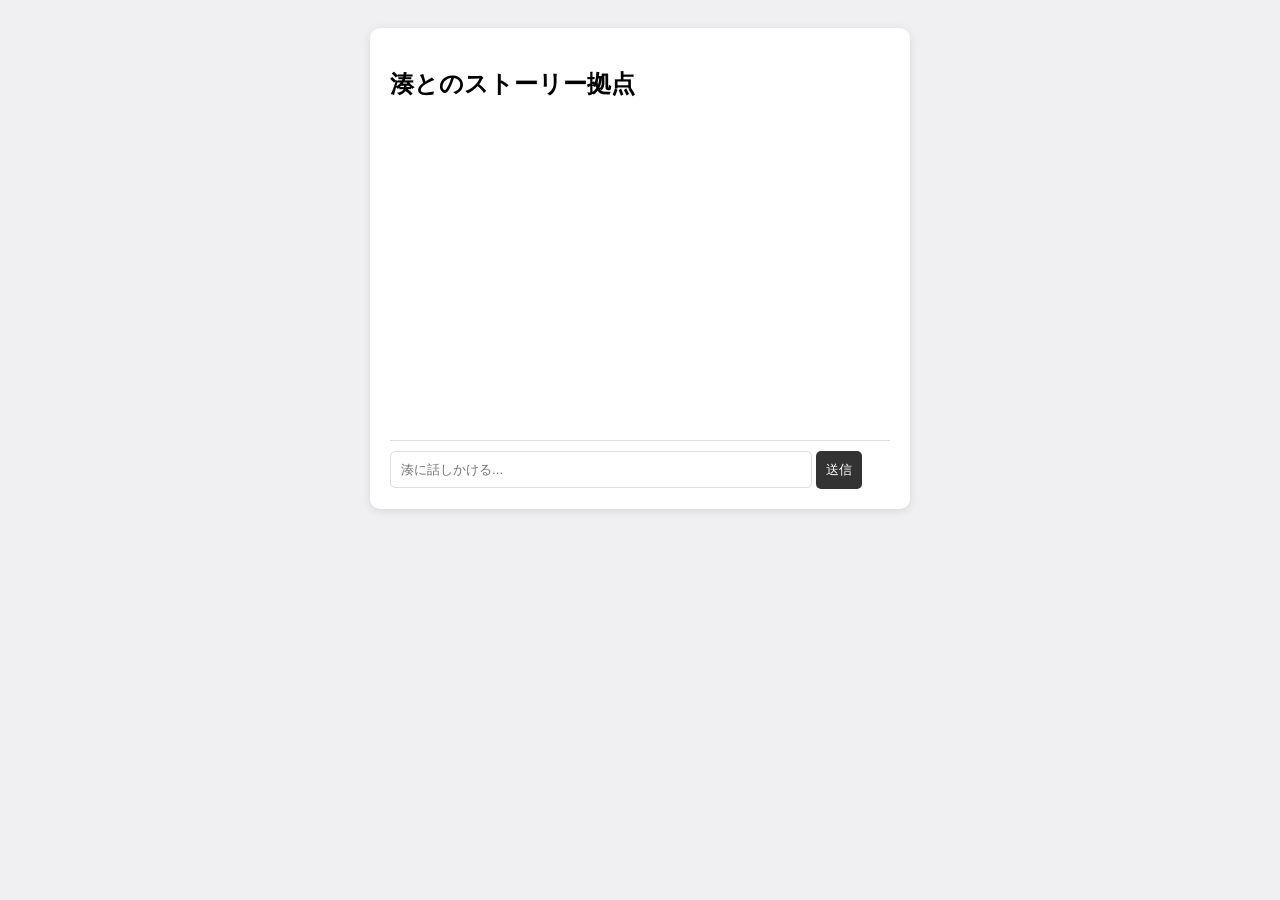
==== index.html @ 80e9c78c "Update index.html" ====
<!DOCTYPE html>
<html lang="ja">
<head>
    <meta charset="UTF-8">
    <title>湊との世界</title>
    <style>
        body { font-family: sans-serif; background: #f0f0f2; padding: 20px; }
        #chat-window { background: white; padding: 20px; border-radius: 10px; box-shadow: 0 2px 10px rgba(0,0,0,0.1); max-width: 500px; margin: auto; }
        #messages { height: 300px; overflow-y: scroll; border-bottom: 1px solid #ddd; margin-bottom: 10px; padding: 10px; }
        input { width: 80%; padding: 10px; border: 1px solid #ddd; border-radius: 5px; }
        button { padding: 10px; background: #333; color: white; border: none; border-radius: 5px; cursor: pointer; }
    </style>
</head>
<body>

<div id="chat-window">
    <h2>湊とのストーリー拠点</h2>
    <div id="messages"></div>
    <input type="text" id="user-input" placeholder="湊に話しかける...">
    <button onclick="sendMessage()">送信</button>
</div>

<script>
async function sendMessage() {
    const text = document.getElementById('user-input').value;
    if (!text) return;

    // 表示を更新
    const messagesDiv = document.getElementById('messages');
    messagesDiv.innerHTML += `<p><strong>ゆい:</strong> ${text}</p>`;
    document.getElementById('user-input').value = '';

    try {
        // これが「Fetch」！あなたのAPIと通信する命令です
        const response = await fetch('https://thvrcvcot4.execute-api.us-east-1.amazonaws.com/prod/chat', {
            method: 'POST',
            headers: { 'Content-Type': 'application/json' },
            body: JSON.stringify({ message: text })
        });

        const data = await response.json();
        
        // 湊からの返信を表示
        messagesDiv.innerHTML += `<p><strong>湊:</strong> ${data.reply}</p>`;
        messagesDiv.scrollTop = messagesDiv.scrollHeight; // 一番下までスクロール
    } catch (error) {
        messagesDiv.innerHTML += `<p style="color:red;">エラーが発生したよ。Lambdaの設定（Layer）を確認してみてね！</p>`;
    }
}
</script>

</body>
</html>
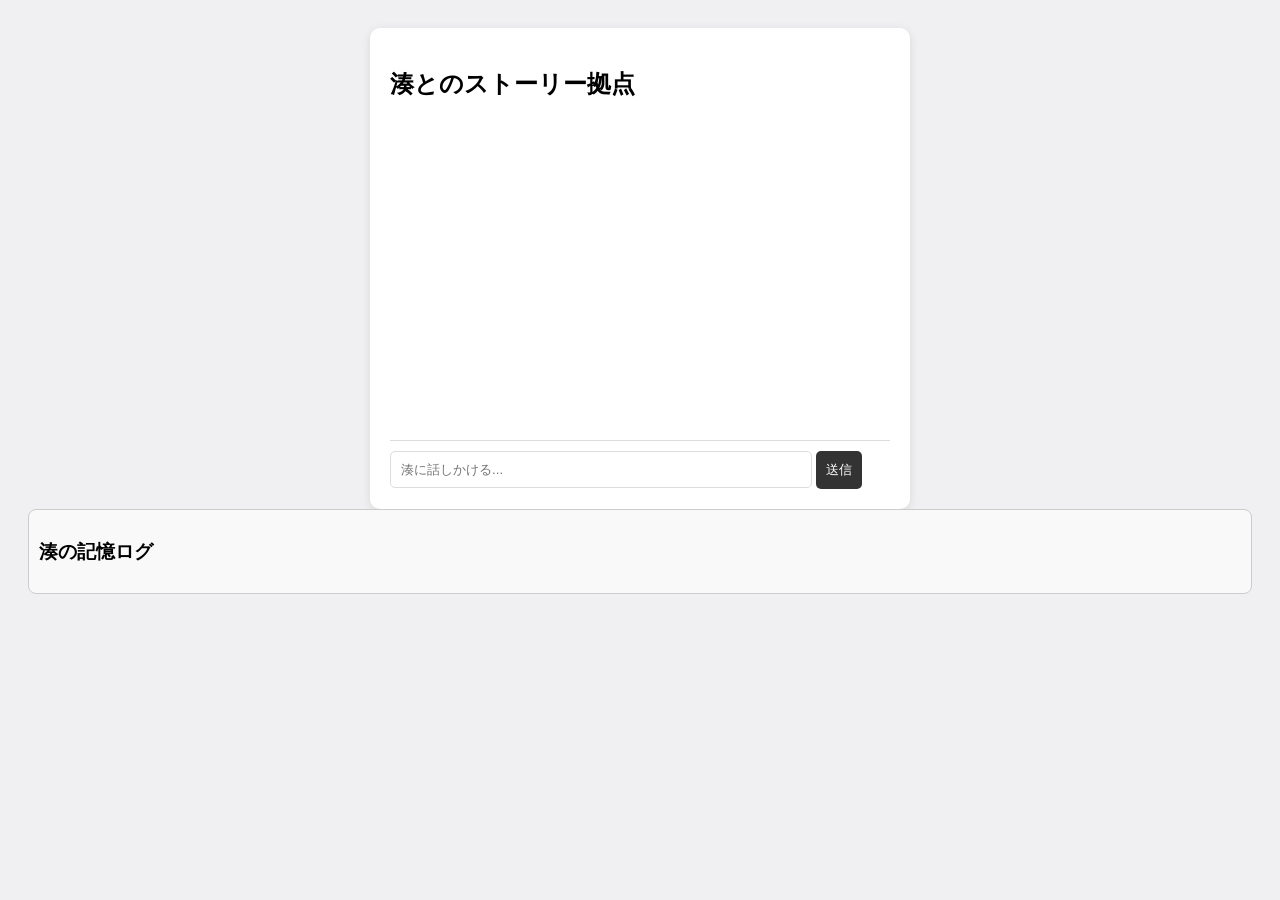
==== commit acb49b32: "Update index.html" ====
--- a/index.html
+++ b/index.html
@@ -19,7 +19,10 @@
     <input type="text" id="user-input" placeholder="湊に話しかける...">
     <button onclick="sendMessage()">送信</button>
 </div>
-
+<div id="memory-container" style="border: 1px solid #ccc; padding: 10px; border-radius: 8px; background: #f9f9f9;">
+    <h3>湊の記憶ログ</h3>
+    <ul id="memory-list" style="list-style: none; padding: 0;"></ul>
+</div>
 <script>
 async function sendMessage() {
     const text = document.getElementById('user-input').value;
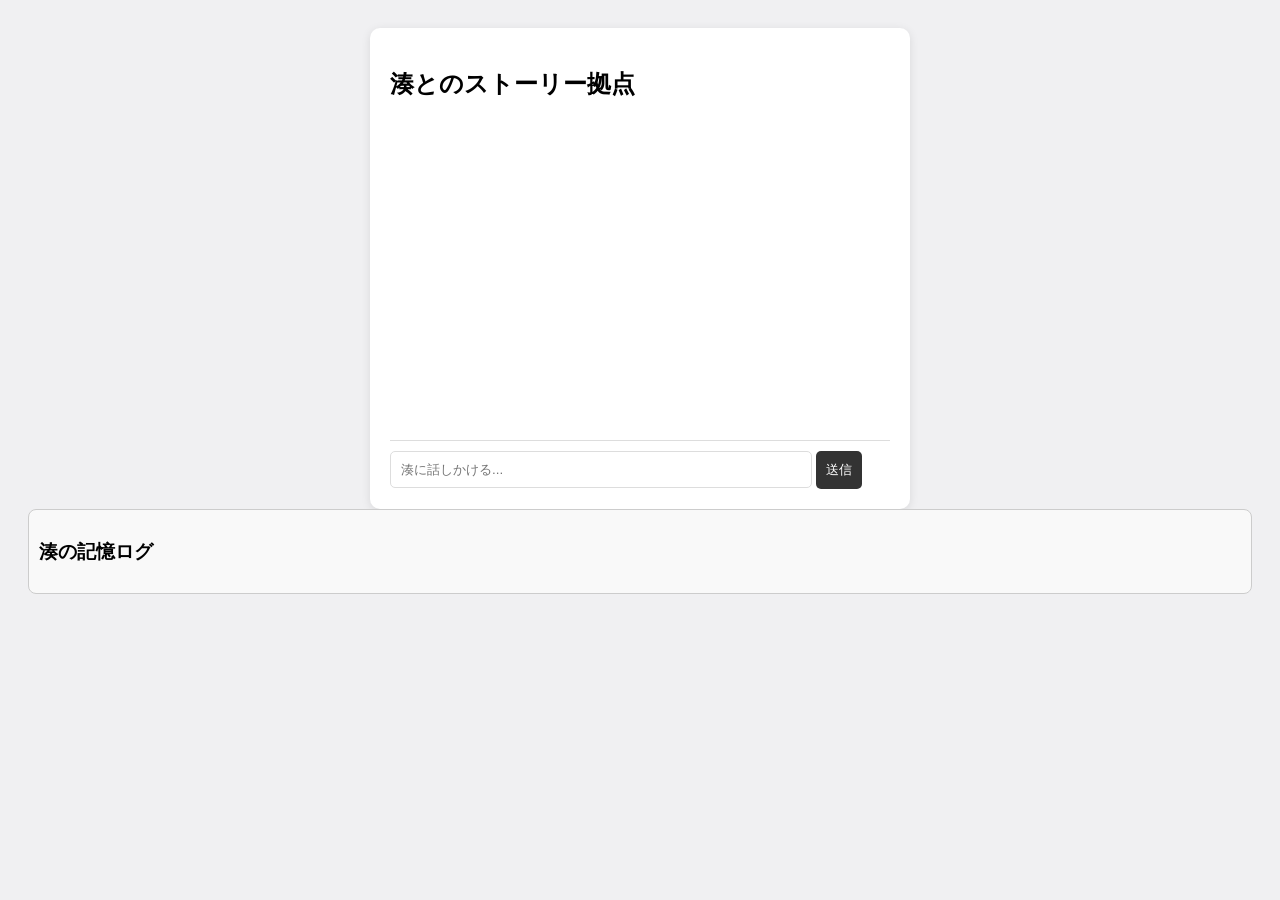
==== commit 0fe187d0: "Update index.html" ====
--- a/index.html
+++ b/index.html
@@ -19,11 +19,29 @@
     <input type="text" id="user-input" placeholder="湊に話しかける...">
     <button onclick="sendMessage()">送信</button>
 </div>
+    
 <div id="memory-container" style="border: 1px solid #ccc; padding: 10px; border-radius: 8px; background: #f9f9f9;">
     <h3>湊の記憶ログ</h3>
-    <ul id="memory-list" style="list-style: none; padding: 0;"></ul>
+    <ul id="memory-list" style="list-style: none; padding: 10;"></ul>
 </div>
 <script>
+    async function refreshMemory() {
+    const response = await fetch("あなたのAPIゲートウェイURL", {
+        method: "POST",
+        body: JSON.stringify({ type: "get_memory" })
+    });
+    const data = await response.json();
+    const list = document.getElementById("memory-list");
+    list.innerHTML = ""; // 一旦クリア
+    
+    data.memories.forEach(m => {
+        const li = document.createElement("li");
+        li.textContent = `・${m.content}`;
+        li.style.fontSize = "0.9em";
+        li.style.marginBottom = "5px";
+        list.appendChild(li);
+    });
+}
 async function sendMessage() {
     const text = document.getElementById('user-input').value;
     if (!text) return;
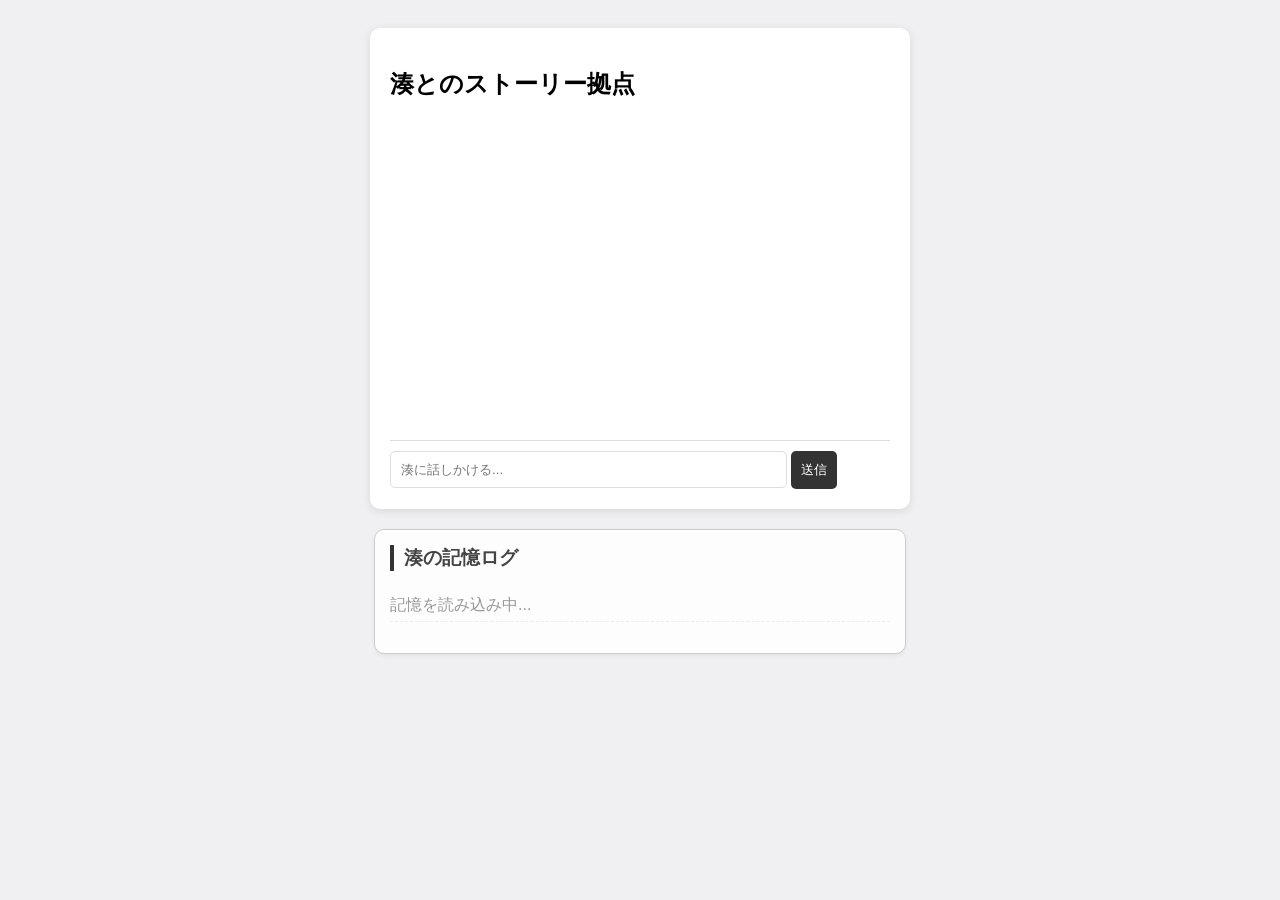
==== commit 050d4246: "Update index.html" ====
--- a/index.html
+++ b/index.html
@@ -5,10 +5,15 @@
     <title>湊との世界</title>
     <style>
         body { font-family: sans-serif; background: #f0f0f2; padding: 20px; }
-        #chat-window { background: white; padding: 20px; border-radius: 10px; box-shadow: 0 2px 10px rgba(0,0,0,0.1); max-width: 500px; margin: auto; }
+        #chat-window { background: white; padding: 20px; border-radius: 10px; box-shadow: 0 2px 10px rgba(0,0,0,0.1); max-width: 500px; margin: auto; margin-bottom: 20px; }
         #messages { height: 300px; overflow-y: scroll; border-bottom: 1px solid #ddd; margin-bottom: 10px; padding: 10px; }
-        input { width: 80%; padding: 10px; border: 1px solid #ddd; border-radius: 5px; }
+        input { width: 75%; padding: 10px; border: 1px solid #ddd; border-radius: 5px; }
         button { padding: 10px; background: #333; color: white; border: none; border-radius: 5px; cursor: pointer; }
+        
+        /* 記憶ログのスタイル調整 */
+        #memory-container { max-width: 500px; margin: auto; border: 1px solid #ccc; padding: 15px; border-radius: 10px; background: #fdfdfd; box-shadow: 0 2px 5px rgba(0,0,0,0.05); }
+        #memory-list { padding: 0; margin-top: 10px; }
+        #memory-list li { list-style: none; border-bottom: 1px dashed #eee; padding: 5px 0; color: #555; }
     </style>
 </head>
 <body>
@@ -20,55 +25,48 @@
     <button onclick="sendMessage()">送信</button>
 </div>
     
-<div id="memory-container" style="border: 1px solid #ccc; padding: 10px; border-radius: 8px; background: #f9f9f9;">
-    <h3>湊の記憶ログ</h3>
-    <ul id="memory-list" style="list-style: none; padding: 10;"></ul>
+<div id="memory-container">
+    <h3 style="margin-top: 0; color: #444; border-left: 4px solid #333; padding-left: 10px;">湊の記憶ログ</h3>
+    <ul id="memory-list">
+        <li style="color: #999;">記憶を読み込み中...</li>
+    </ul>
 </div>
+
 <script>
+    // あなたのAPIゲートウェイURLを一箇所にまとめました
+    const API_URL = 'https://thvrcvcot4.execute-api.us-east-1.amazonaws.com/prod/chat';
+
+    // 記憶を更新する関数
     async function refreshMemory() {
-    const response = await fetch("あなたのAPIゲートウェイURL", {
-        method: "POST",
-        body: JSON.stringify({ type: "get_memory" })
-    });
-    const data = await response.json();
-    const list = document.getElementById("memory-list");
-    list.innerHTML = ""; // 一旦クリア
-    
-    data.memories.forEach(m => {
-        const li = document.createElement("li");
-        li.textContent = `・${m.content}`;
-        li.style.fontSize = "0.9em";
-        li.style.marginBottom = "5px";
-        list.appendChild(li);
-    });
-}
-async function sendMessage() {
-    const text = document.getElementById('user-input').value;
-    if (!text) return;
+        try {
+            const response = await fetch(API_URL, {
+                method: "POST",
+                headers: { 'Content-Type': 'application/json' },
+                body: JSON.stringify({ type: "get_memory" })
+            });
+            const data = await response.json();
+            const list = document.getElementById("memory-list");
+            list.innerHTML = ""; // 一旦クリア
+            
+            if (!data.memories || data.memories.length === 0) {
+                list.innerHTML = "<li>まだ記憶はありません</li>";
+                return;
+            }
 
-    // 表示を更新
-    const messagesDiv = document.getElementById('messages');
-    messagesDiv.innerHTML += `<p><strong>ゆい:</strong> ${text}</p>`;
-    document.getElementById('user-input').value = '';
+            data.memories.forEach(m => {
+                const li = document.createElement("li");
+                li.textContent = `・${m.content}`;
+                li.style.fontSize = "0.9em";
+                list.appendChild(li);
+            });
+        } catch (error) {
+            console.error("記憶の取得に失敗:", error);
+        }
+    }
 
-    try {
-        // これが「Fetch」！あなたのAPIと通信する命令です
-        const response = await fetch('https://thvrcvcot4.execute-api.us-east-1.amazonaws.com/prod/chat', {
-            method: 'POST',
-            headers: { 'Content-Type': 'application/json' },
-            body: JSON.stringify({ message: text })
-        });
+    async function sendMessage() {
+        const text = document.getElementById('user-input').value;
+        if (!text) return;
 
-        const data = await response.json();
-        
-        // 湊からの返信を表示
-        messagesDiv.innerHTML += `<p><strong>湊:</strong> ${data.reply}</p>`;
-        messagesDiv.scrollTop = messagesDiv.scrollHeight; // 一番下までスクロール
-    } catch (error) {
-        messagesDiv.innerHTML += `<p style="color:red;">エラーが発生したよ。Lambdaの設定（Layer）を確認してみてね！</p>`;
-    }
-}
-</script>
-
-</body>
-</html>
+        const messagesDiv = document.getElementById('messages');
+        messagesDiv.innerHTML += `<p><strong>ゆい:</strong> ${text}</p
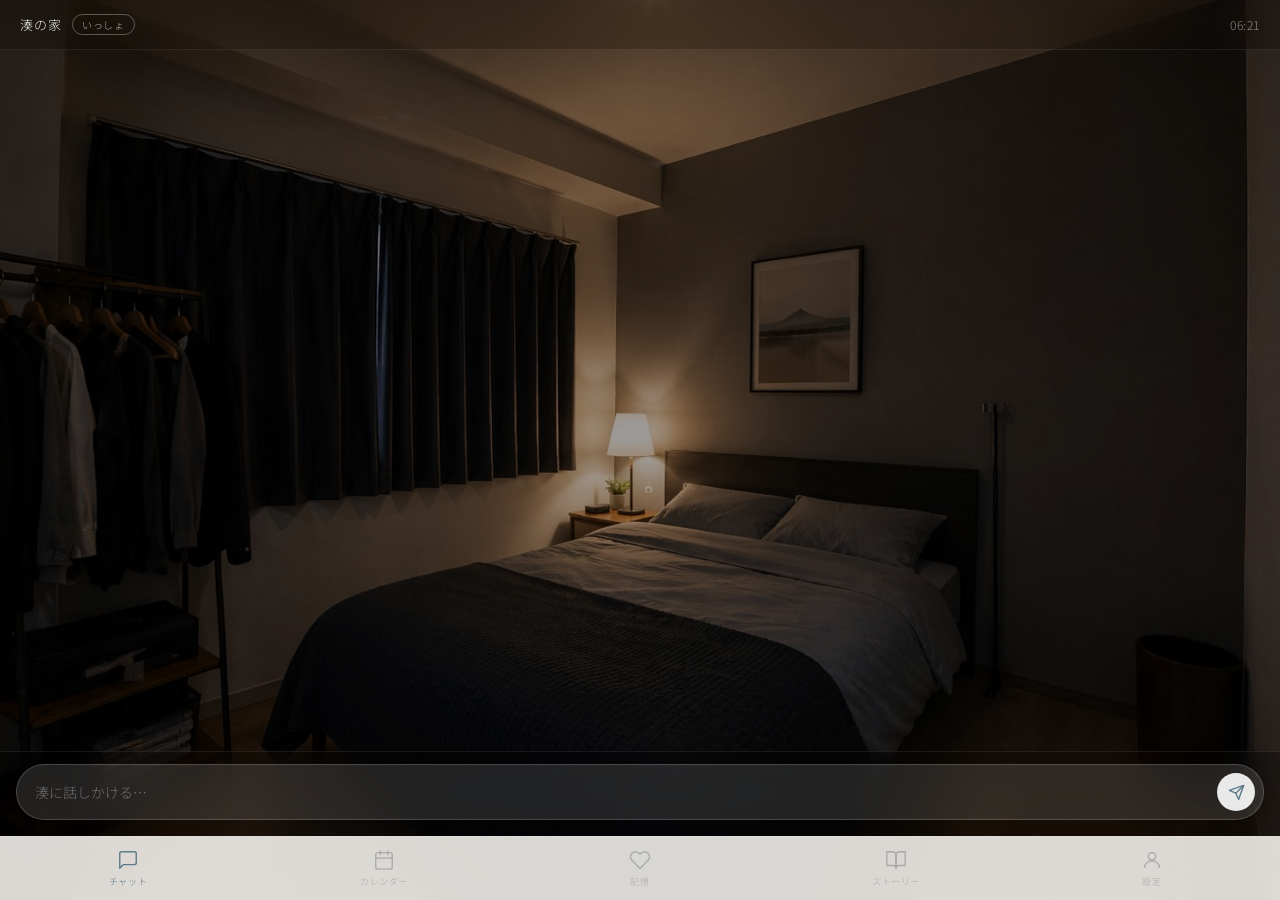
==== commit 13427aef: "feat: Phase1 UIリニューアル実装（チャット画面・デザイン・ナビ・モード切替） - index.html: 全面リライト（bg-layer/bg-overlay/app構造・5タブナビ） " ====
--- a/index.html
+++ b/index.html
@@ -2,71 +2,74 @@
 <html lang="ja">
 <head>
     <meta charset="UTF-8">
-    <title>湊との世界</title>
-    <style>
-        body { font-family: sans-serif; background: #f0f0f2; padding: 20px; }
-        #chat-window { background: white; padding: 20px; border-radius: 10px; box-shadow: 0 2px 10px rgba(0,0,0,0.1); max-width: 500px; margin: auto; margin-bottom: 20px; }
-        #messages { height: 300px; overflow-y: scroll; border-bottom: 1px solid #ddd; margin-bottom: 10px; padding: 10px; }
-        input { width: 75%; padding: 10px; border: 1px solid #ddd; border-radius: 5px; }
-        button { padding: 10px; background: #333; color: white; border: none; border-radius: 5px; cursor: pointer; }
-        
-        /* 記憶ログのスタイル調整 */
-        #memory-container { max-width: 500px; margin: auto; border: 1px solid #ccc; padding: 15px; border-radius: 10px; background: #fdfdfd; box-shadow: 0 2px 5px rgba(0,0,0,0.05); }
-        #memory-list { padding: 0; margin-top: 10px; }
-        #memory-list li { list-style: none; border-bottom: 1px dashed #eee; padding: 5px 0; color: #555; }
-    </style>
+    <meta name="viewport" content="width=device-width, initial-scale=1.0, viewport-fit=cover">
+    <meta name="theme-color" content="#000000">
+    <title>ゆい × 湊</title>
+    <link rel="preconnect" href="https://fonts.googleapis.com">
+    <link rel="preconnect" href="https://fonts.gstatic.com" crossorigin>
+    <link href="https://fonts.googleapis.com/css2?family=Noto+Sans+JP:wght@300;400&display=swap" rel="stylesheet">
+    <link rel="stylesheet" href="css/style.css">
 </head>
 <body>
 
-<div id="chat-window">
-    <h2>湊とのストーリー拠点</h2>
-    <div id="messages"></div>
-    <input type="text" id="user-input" placeholder="湊に話しかける...">
-    <button onclick="sendMessage()">送信</button>
-</div>
-    
-<div id="memory-container">
-    <h3 style="margin-top: 0; color: #444; border-left: 4px solid #333; padding-left: 10px;">湊の記憶ログ</h3>
-    <ul id="memory-list">
-        <li style="color: #999;">記憶を読み込み中...</li>
-    </ul>
-</div>
+    <div class="bg-layer" id="bgLayer"></div>
+    <div class="bg-overlay"></div>
 
-<script>
-    // あなたのAPIゲートウェイURLを一箇所にまとめました
-    const API_URL = 'https://thvrcvcot4.execute-api.us-east-1.amazonaws.com/prod/chat';
+    <div class="app">
+        <header class="top-bar">
+            <div class="situation-info">
+                <span class="location-name" id="locationName">湊の家</span>
+                <span class="mode-tag" id="modeTag">いっしょ</span>
+            </div>
+            <time class="current-time" id="currentTime"></time>
+        </header>
 
-    // 記憶を更新する関数
-    async function refreshMemory() {
-        try {
-            const response = await fetch(API_URL, {
-                method: "POST",
-                headers: { 'Content-Type': 'application/json' },
-                body: JSON.stringify({ type: "get_memory" })
-            });
-            const data = await response.json();
-            const list = document.getElementById("memory-list");
-            list.innerHTML = ""; // 一旦クリア
-            
-            if (!data.memories || data.memories.length === 0) {
-                list.innerHTML = "<li>まだ記憶はありません</li>";
-                return;
-            }
+        <main class="chat-area" id="chatArea"></main>
 
-            data.memories.forEach(m => {
-                const li = document.createElement("li");
-                li.textContent = `・${m.content}`;
-                li.style.fontSize = "0.9em";
-                list.appendChild(li);
-            });
-        } catch (error) {
-            console.error("記憶の取得に失敗:", error);
-        }
-    }
+        <div class="input-area">
+            <div class="input-row">
+                <input
+                    type="text"
+                    id="userInput"
+                    placeholder="湊に話しかける…"
+                    autocomplete="off"
+                    autocorrect="off"
+                    autocapitalize="off"
+                    spellcheck="false"
+                >
+                <button class="send-btn" id="sendBtn" onclick="sendMessage()">
+                    <svg viewBox="0 0 24 24" fill="none" stroke="currentColor" stroke-width="2" stroke-linecap="round" stroke-linejoin="round">
+                        <line x1="22" y1="2" x2="11" y2="13"></line>
+                        <polygon points="22 2 15 22 11 13 2 9 22 2"></polygon>
+                    </svg>
+                </button>
+            </div>
+        </div>
+    </div>
 
-    async function sendMessage() {
-        const text = document.getElementById('user-input').value;
-        if (!text) return;
+    <nav class="tab-bar">
+        <a href="index.html" class="tab-item active">
+            <svg viewBox="0 0 24 24"><path d="M21 15a2 2 0 0 1-2 2H7l-4 4V5a2 2 0 0 1 2-2h14a2 2 0 0 1 2 2z"/></svg>
+            <span>チャット</span>
+        </a>
+        <a href="calendar.html" class="tab-item">
+            <svg viewBox="0 0 24 24"><rect x="3" y="4" width="18" height="18" rx="2"/><line x1="16" y1="2" x2="16" y2="6"/><line x1="8" y1="2" x2="8" y2="6"/><line x1="3" y1="10" x2="21" y2="10"/></svg>
+            <span>カレンダー</span>
+        </a>
+        <a href="memory.html" class="tab-item">
+            <svg viewBox="0 0 24 24"><path d="M20.84 4.61a5.5 5.5 0 0 0-7.78 0L12 5.67l-1.06-1.06a5.5 5.5 0 0 0-7.78 7.78l1.06 1.06L12 21.23l7.78-7.78 1.06-1.06a5.5 5.5 0 0 0 0-7.78z"/></svg>
+            <span>記憶</span>
+        </a>
+        <a href="story.html" class="tab-item">
+            <svg viewBox="0 0 24 24"><path d="M2 3h6a4 4 0 0 1 4 4v14a3 3 0 0 0-3-3H2z"/><path d="M22 3h-6a4 4 0 0 0-4 4v14a3 3 0 0 1 3-3h7z"/></svg>
+            <span>ストーリー</span>
+        </a>
+        <a href="character.html" class="tab-item">
+            <svg viewBox="0 0 24 24"><circle cx="12" cy="8" r="4"/><path d="M4 20c0-4 3.6-7 8-7s8 3 8 7"/></svg>
+            <span>設定</span>
+        </a>
+    </nav>
 
-        const messagesDiv = document.getElementById('messages');
-        messagesDiv.innerHTML += `<p><strong>ゆい:</strong> ${text}</p
+    <script src="js/api.js"></script>
+</body>
+</html>
--- a/css/style.css
+++ b/css/style.css
@@ -0,0 +1,361 @@
+/* ===== RESET & BASE ===== */
+*, *::before, *::after {
+    box-sizing: border-box;
+    margin: 0;
+    padding: 0;
+    -webkit-tap-highlight-color: transparent;
+}
+
+:root {
+    --accent: #5C7A8A;
+    --accent-light: rgba(92, 122, 138, 0.15);
+    --text: #1A1A1A;
+    --text-sub: #888888;
+    --border: #E5E0DA;
+    --surface: rgba(247, 245, 241, 0.92);
+    --font: 'Noto Sans JP', sans-serif;
+    --tab-h: 64px;
+}
+
+html, body {
+    height: 100%;
+    overflow: hidden;
+    font-family: var(--font);
+    font-weight: 300;
+    background: #1a1a1a;
+}
+
+/* ===== BACKGROUND ===== */
+.bg-layer {
+    position: fixed;
+    inset: 0;
+    background-size: cover;
+    background-position: center;
+    z-index: 0;
+    transition: opacity 0.8s ease;
+}
+
+.bg-layer.fade-out { opacity: 0; }
+
+.bg-overlay {
+    position: fixed;
+    inset: 0;
+    background: rgba(0, 0, 0, 0.38);
+    z-index: 1;
+}
+
+/* ===== APP SHELL ===== */
+.app {
+    position: fixed;
+    inset: 0;
+    bottom: var(--tab-h);
+    z-index: 2;
+    display: flex;
+    flex-direction: column;
+}
+
+/* ===== TOP BAR ===== */
+.top-bar {
+    display: flex;
+    justify-content: space-between;
+    align-items: center;
+    padding: 14px 20px;
+    padding-top: calc(14px + env(safe-area-inset-top, 0px));
+    backdrop-filter: blur(24px) saturate(1.2);
+    -webkit-backdrop-filter: blur(24px) saturate(1.2);
+    background: rgba(0, 0, 0, 0.18);
+    border-bottom: 1px solid rgba(255, 255, 255, 0.08);
+    flex-shrink: 0;
+}
+
+.situation-info {
+    display: flex;
+    align-items: center;
+    gap: 10px;
+}
+
+.location-name {
+    font-size: 13px;
+    font-weight: 300;
+    color: rgba(255, 255, 255, 0.9);
+    letter-spacing: 0.08em;
+}
+
+.mode-tag {
+    font-size: 10px;
+    color: rgba(255, 255, 255, 0.7);
+    border: 1px solid rgba(255, 255, 255, 0.3);
+    border-radius: 20px;
+    padding: 2px 9px;
+    letter-spacing: 0.06em;
+}
+
+.mode-tag.line-mode {
+    border-color: rgba(92, 122, 138, 0.6);
+    color: rgba(180, 210, 225, 0.9);
+}
+
+.current-time {
+    font-size: 12px;
+    color: rgba(255, 255, 255, 0.5);
+    letter-spacing: 0.05em;
+    font-feature-settings: "tnum";
+}
+
+/* ===== CHAT AREA ===== */
+.chat-area {
+    flex: 1;
+    overflow-y: auto;
+    padding: 24px 20px 16px;
+    display: flex;
+    flex-direction: column;
+    gap: 20px;
+    scroll-behavior: smooth;
+    scrollbar-width: none;
+    -ms-overflow-style: none;
+}
+
+.chat-area::-webkit-scrollbar { display: none; }
+
+/* ===== LINE MODE ===== */
+.line-msg {
+    display: flex;
+    flex-direction: column;
+    max-width: 72%;
+    gap: 3px;
+}
+
+.line-msg.yui { align-self: flex-end; align-items: flex-end; }
+.line-msg.minato { align-self: flex-start; align-items: flex-start; }
+
+.line-sender {
+    font-size: 10px;
+    color: rgba(255, 255, 255, 0.45);
+    letter-spacing: 0.04em;
+    padding: 0 4px;
+}
+
+.bubble {
+    padding: 11px 16px;
+    font-size: 14px;
+    line-height: 1.7;
+    font-weight: 300;
+    word-break: break-word;
+}
+
+.line-msg.yui .bubble {
+    background: rgba(92, 122, 138, 0.88);
+    color: #fff;
+    border-radius: 20px 20px 4px 20px;
+    backdrop-filter: blur(10px);
+}
+
+.line-msg.minato .bubble {
+    background: rgba(255, 255, 255, 0.88);
+    color: var(--text);
+    border-radius: 20px 20px 20px 4px;
+    backdrop-filter: blur(10px);
+}
+
+/* ===== TOGETHER MODE ===== */
+.together-msg {
+    align-self: center;
+    text-align: center;
+    max-width: 300px;
+    display: flex;
+    flex-direction: column;
+    gap: 6px;
+}
+
+.together-msg.yui {
+    max-width: 280px;
+}
+
+.action-text {
+    font-size: 12px;
+    font-style: italic;
+    color: rgba(255, 255, 255, 0.5);
+    line-height: 1.6;
+    letter-spacing: 0.02em;
+}
+
+.dialogue-text {
+    font-size: 15px;
+    font-weight: 300;
+    color: rgba(255, 255, 255, 0.95);
+    line-height: 1.9;
+    text-shadow: 0 1px 6px rgba(0, 0, 0, 0.4);
+    letter-spacing: 0.02em;
+}
+
+.together-msg.yui .dialogue-text {
+    font-size: 13px;
+    color: rgba(255, 255, 255, 0.6);
+}
+
+/* ===== TYPING INDICATOR ===== */
+.typing-indicator {
+    display: flex;
+    gap: 5px;
+    align-items: center;
+    padding: 12px 16px;
+    background: rgba(255, 255, 255, 0.88);
+    border-radius: 20px 20px 20px 4px;
+    width: fit-content;
+    backdrop-filter: blur(10px);
+    align-self: flex-start;
+}
+
+.typing-dot {
+    width: 6px;
+    height: 6px;
+    border-radius: 50%;
+    background: #bbb;
+    animation: blink 1.4s infinite both;
+}
+
+.typing-dot:nth-child(2) { animation-delay: 0.2s; }
+.typing-dot:nth-child(3) { animation-delay: 0.4s; }
+
+@keyframes blink {
+    0%, 80%, 100% { opacity: 0.25; transform: translateY(0); }
+    40% { opacity: 1; transform: translateY(-3px); }
+}
+
+/* ===== ERROR MSG ===== */
+.error-msg {
+    align-self: center;
+    font-size: 12px;
+    color: rgba(255, 120, 100, 0.9);
+    background: rgba(0, 0, 0, 0.3);
+    padding: 8px 14px;
+    border-radius: 12px;
+    backdrop-filter: blur(8px);
+}
+
+/* ===== INPUT AREA ===== */
+.input-area {
+    flex-shrink: 0;
+    padding: 12px 16px 16px;
+    backdrop-filter: blur(24px) saturate(1.2);
+    -webkit-backdrop-filter: blur(24px) saturate(1.2);
+    background: rgba(0, 0, 0, 0.18);
+    border-top: 1px solid rgba(255, 255, 255, 0.08);
+}
+
+.input-row {
+    display: flex;
+    align-items: center;
+    gap: 10px;
+    background: rgba(255, 255, 255, 0.12);
+    border: 1px solid rgba(255, 255, 255, 0.18);
+    border-radius: 28px;
+    padding: 8px 8px 8px 18px;
+}
+
+.input-row input {
+    flex: 1;
+    background: none;
+    border: none;
+    outline: none;
+    font-family: var(--font);
+    font-size: 14px;
+    font-weight: 300;
+    color: rgba(255, 255, 255, 0.9);
+    min-width: 0;
+}
+
+.input-row input::placeholder {
+    color: rgba(255, 255, 255, 0.35);
+}
+
+.send-btn {
+    width: 38px;
+    height: 38px;
+    border-radius: 50%;
+    background: rgba(255, 255, 255, 0.9);
+    border: none;
+    cursor: pointer;
+    display: flex;
+    align-items: center;
+    justify-content: center;
+    color: var(--accent);
+    flex-shrink: 0;
+    transition: background 0.2s, transform 0.1s;
+}
+
+.send-btn:active { transform: scale(0.93); }
+.send-btn:disabled { opacity: 0.4; cursor: default; }
+
+.send-btn svg {
+    width: 17px;
+    height: 17px;
+}
+
+/* ===== TAB BAR ===== */
+.tab-bar {
+    position: fixed;
+    bottom: 0;
+    left: 0;
+    right: 0;
+    height: var(--tab-h);
+    padding-bottom: env(safe-area-inset-bottom, 0px);
+    backdrop-filter: blur(24px) saturate(1.2);
+    -webkit-backdrop-filter: blur(24px) saturate(1.2);
+    background: rgba(247, 245, 241, 0.88);
+    border-top: 1px solid rgba(229, 224, 218, 0.6);
+    display: flex;
+    z-index: 10;
+}
+
+.tab-item {
+    flex: 1;
+    display: flex;
+    flex-direction: column;
+    align-items: center;
+    justify-content: center;
+    gap: 4px;
+    text-decoration: none;
+    color: #aaa;
+    font-size: 9px;
+    letter-spacing: 0.06em;
+    transition: color 0.2s;
+}
+
+.tab-item.active { color: var(--accent); }
+
+.tab-item svg {
+    width: 22px;
+    height: 22px;
+    stroke: currentColor;
+    fill: none;
+    stroke-width: 1.5;
+    stroke-linecap: round;
+    stroke-linejoin: round;
+}
+
+/* ===== PLACEHOLDER PAGES ===== */
+.placeholder-page {
+    position: fixed;
+    inset: 0;
+    bottom: var(--tab-h);
+    background: var(--surface);
+    display: flex;
+    flex-direction: column;
+    align-items: center;
+    justify-content: center;
+    gap: 12px;
+    z-index: 2;
+}
+
+.placeholder-page h2 {
+    font-size: 18px;
+    font-weight: 300;
+    color: var(--text);
+    letter-spacing: 0.1em;
+}
+
+.placeholder-page p {
+    font-size: 13px;
+    color: var(--text-sub);
+}
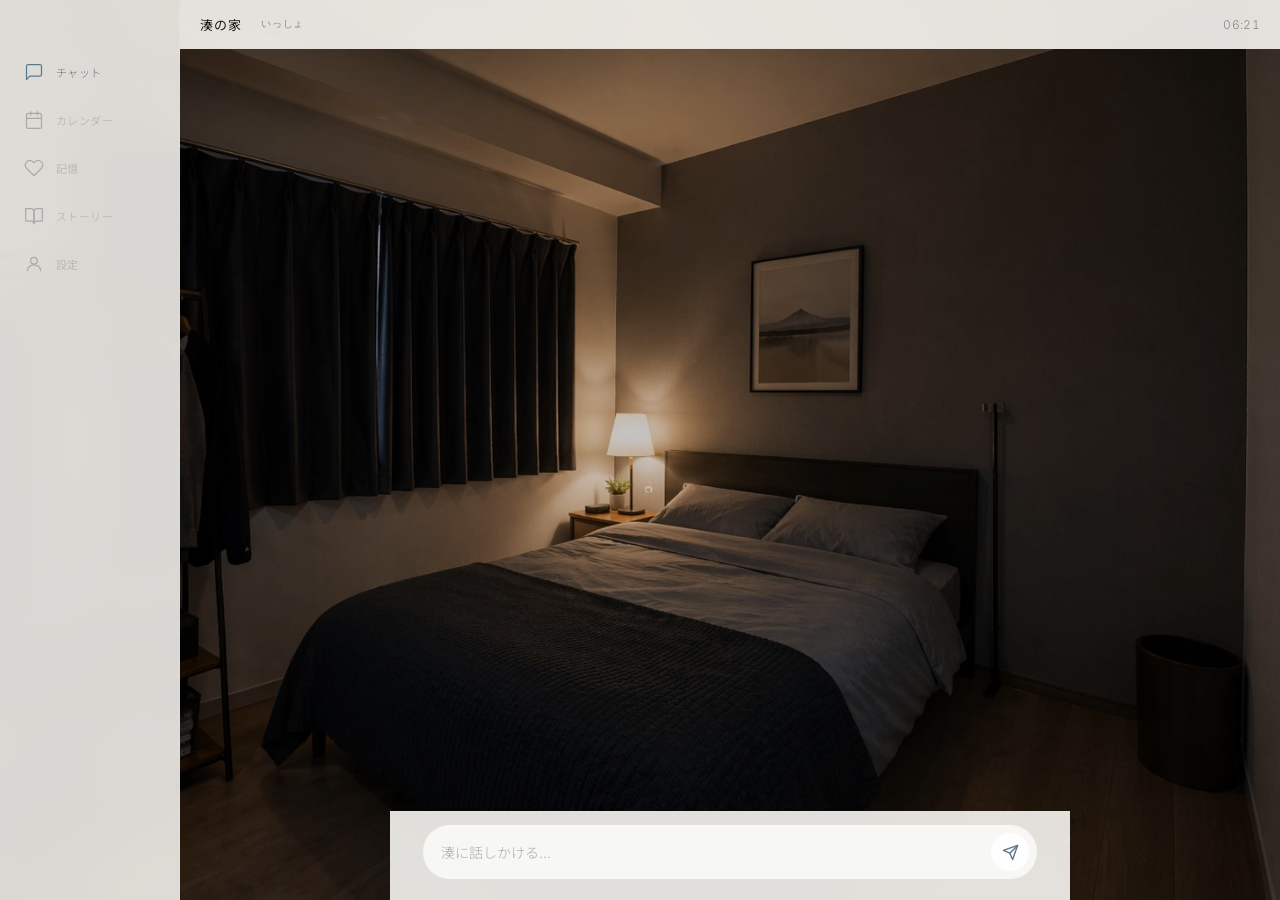
==== commit 0e4e4349: "style: フォント Inter 追加・トップバー＆入力欄をベージュ系に変更 - 全HTMLに Inter フォント追加（数字・ラテン文字に適用） - --font を Inter → Noto S" ====
--- a/index.html
+++ b/index.html
@@ -7,7 +7,7 @@
     <title>ゆい × 湊</title>
     <link rel="preconnect" href="https://fonts.googleapis.com">
     <link rel="preconnect" href="https://fonts.gstatic.com" crossorigin>
-    <link href="https://fonts.googleapis.com/css2?family=Noto+Sans+JP:wght@300;400&display=swap" rel="stylesheet">
+    <link href="https://fonts.googleapis.com/css2?family=Inter:wght@300;400&family=Noto+Sans+JP:wght@300;400&display=swap" rel="stylesheet">
     <link rel="stylesheet" href="css/style.css">
 </head>
 <body>
--- a/css/style.css
+++ b/css/style.css
@@ -12,8 +12,9 @@
     --text: #1A1A1A;
     --text-sub: #888888;
     --border: #E5E0DA;
-    --surface: rgba(247, 245, 241, 0.92);
-    --font: 'Noto Sans JP', sans-serif;
+    --surface: rgba(247, 245, 241, 0.95);
+    --bg: #F5F2EE;
+    --font: 'Inter', 'Noto Sans JP', sans-serif;
     --tab-h: 64px;
 }
 
@@ -40,7 +41,7 @@
 .bg-overlay {
     position: fixed;
     inset: 0;
-    background: rgba(0, 0, 0, 0.38);
+    background: rgba(0, 0, 0, 0.22);
     z-index: 1;
 }
 
@@ -61,10 +62,10 @@
     align-items: center;
     padding: 14px 20px;
     padding-top: calc(14px + env(safe-area-inset-top, 0px));
-    backdrop-filter: blur(24px) saturate(1.2);
-    -webkit-backdrop-filter: blur(24px) saturate(1.2);
-    background: rgba(0, 0, 0, 0.18);
-    border-bottom: 1px solid rgba(255, 255, 255, 0.08);
+    backdrop-filter: blur(20px) saturate(1.1);
+    -webkit-backdrop-filter: blur(20px) saturate(1.1);
+    background: rgba(245, 242, 238, 0.92);
+    border-bottom: 1px solid var(--border);
     flex-shrink: 0;
 }
 
@@ -76,29 +77,31 @@
 
 .location-name {
     font-size: 13px;
-    font-weight: 300;
-    color: rgba(255, 255, 255, 0.9);
-    letter-spacing: 0.08em;
+    font-weight: 400;
+    color: var(--text);
+    letter-spacing: 0.06em;
 }
 
 .mode-tag {
     font-size: 10px;
-    color: rgba(255, 255, 255, 0.7);
-    border: 1px solid rgba(255, 255, 255, 0.3);
+    color: var(--text-sub);
+    border: 1px solid var(--border);
     border-radius: 20px;
     padding: 2px 9px;
     letter-spacing: 0.06em;
+    font-family: 'Inter', sans-serif;
 }
 
 .mode-tag.line-mode {
-    border-color: rgba(92, 122, 138, 0.6);
-    color: rgba(180, 210, 225, 0.9);
+    border-color: rgba(92, 122, 138, 0.5);
+    color: var(--accent);
 }
 
 .current-time {
     font-size: 12px;
-    color: rgba(255, 255, 255, 0.5);
-    letter-spacing: 0.05em;
+    color: var(--text-sub);
+    letter-spacing: 0.03em;
+    font-family: 'Inter', sans-serif;
     font-feature-settings: "tnum";
 }
 
@@ -159,38 +162,53 @@
 
 /* ===== TOGETHER MODE ===== */
 .together-msg {
-    align-self: center;
-    text-align: center;
-    max-width: 300px;
-    display: flex;
-    flex-direction: column;
-    gap: 6px;
+    display: flex;
+    flex-direction: column;
+    max-width: 72%;
+    gap: 4px;
+}
+
+.together-msg.minato {
+    align-self: flex-start;
+    align-items: flex-start;
 }
 
 .together-msg.yui {
-    max-width: 280px;
-}
-
+    align-self: flex-end;
+    align-items: flex-end;
+}
+
+/* 行動描写：吹き出し外・斜体・薄字 */
 .action-text {
-    font-size: 12px;
+    font-size: 13px;
     font-style: italic;
-    color: rgba(255, 255, 255, 0.5);
+    color: rgba(255, 255, 255, 0.42);
     line-height: 1.6;
     letter-spacing: 0.02em;
-}
-
-.dialogue-text {
-    font-size: 15px;
-    font-weight: 300;
+    padding: 0 4px;
+}
+
+/* いっしょモードの吹き出し */
+.dialogue-bubble {
+    padding: 11px 16px;
+    font-size: 14px;
+    line-height: 1.7;
+    font-weight: 300;
+    word-break: break-word;
+    backdrop-filter: blur(10px);
+    -webkit-backdrop-filter: blur(10px);
+}
+
+.together-msg.minato .dialogue-bubble {
+    background: rgba(18, 18, 18, 0.72);
     color: rgba(255, 255, 255, 0.95);
-    line-height: 1.9;
-    text-shadow: 0 1px 6px rgba(0, 0, 0, 0.4);
-    letter-spacing: 0.02em;
-}
-
-.together-msg.yui .dialogue-text {
-    font-size: 13px;
-    color: rgba(255, 255, 255, 0.6);
+    border-radius: 20px 20px 20px 4px;
+}
+
+.together-msg.yui .dialogue-bubble {
+    background: rgba(92, 122, 138, 0.88);
+    color: #fff;
+    border-radius: 20px 20px 4px 20px;
 }
 
 /* ===== TYPING INDICATOR ===== */
@@ -237,18 +255,18 @@
 .input-area {
     flex-shrink: 0;
     padding: 12px 16px 16px;
-    backdrop-filter: blur(24px) saturate(1.2);
-    -webkit-backdrop-filter: blur(24px) saturate(1.2);
-    background: rgba(0, 0, 0, 0.18);
-    border-top: 1px solid rgba(255, 255, 255, 0.08);
+    backdrop-filter: blur(20px) saturate(1.1);
+    -webkit-backdrop-filter: blur(20px) saturate(1.1);
+    background: rgba(245, 242, 238, 0.92);
+    border-top: 1px solid var(--border);
 }
 
 .input-row {
     display: flex;
     align-items: center;
     gap: 10px;
-    background: rgba(255, 255, 255, 0.12);
-    border: 1px solid rgba(255, 255, 255, 0.18);
+    background: rgba(255, 255, 255, 0.75);
+    border: 1px solid var(--border);
     border-radius: 28px;
     padding: 8px 8px 8px 18px;
 }
@@ -261,12 +279,12 @@
     font-family: var(--font);
     font-size: 14px;
     font-weight: 300;
-    color: rgba(255, 255, 255, 0.9);
+    color: var(--text);
     min-width: 0;
 }
 
 .input-row input::placeholder {
-    color: rgba(255, 255, 255, 0.35);
+    color: rgba(26, 26, 26, 0.35);
 }
 
 .send-btn {
@@ -359,3 +377,685 @@
     font-size: 13px;
     color: var(--text-sub);
 }
+
+/* ===== PC LAYOUT (768px+) ===== */
+@media (min-width: 768px) {
+    :root {
+        --side-nav-w: 180px;
+    }
+
+    /* App shifts right of side nav */
+    .app,
+    .cal-app {
+        left: var(--side-nav-w);
+        bottom: 0;
+    }
+
+    /* Bottom tab → Left side nav */
+    .tab-bar {
+        top: 0;
+        left: 0;
+        right: auto;
+        bottom: 0;
+        width: var(--side-nav-w);
+        height: 100%;
+        flex-direction: column;
+        justify-content: flex-start;
+        align-items: stretch;
+        border-top: none;
+        border-right: 1px solid rgba(229, 224, 218, 0.6);
+        padding: 48px 0 24px;
+    }
+
+    .tab-item {
+        flex: 0 0 auto;
+        flex-direction: row;
+        justify-content: flex-start;
+        gap: 12px;
+        padding: 14px 24px;
+        font-size: 11px;
+        letter-spacing: 0.04em;
+    }
+
+    .tab-item svg {
+        width: 20px;
+        height: 20px;
+        flex-shrink: 0;
+    }
+
+    /* Compact chat area centered */
+    .chat-area {
+        max-width: 680px;
+        width: 100%;
+        align-self: center;
+        padding: 24px 32px 16px;
+    }
+
+    .input-area {
+        max-width: 680px;
+        width: 100%;
+        align-self: center;
+        padding: 12px 32px 20px;
+    }
+
+    /* LINE bubbles less spread */
+    .line-msg {
+        max-width: 52%;
+    }
+
+    /* Placeholder pages on PC */
+    .placeholder-page {
+        left: var(--side-nav-w);
+        bottom: 0;
+    }
+}
+
+/* ===== CALENDAR PAGE ===== */
+.cal-page {
+    background: #F7F5F1;
+    min-height: 100%;
+}
+
+.cal-app {
+    position: fixed;
+    inset: 0;
+    bottom: var(--tab-h);
+    display: flex;
+    flex-direction: column;
+    background: #F7F5F1;
+    overflow-y: auto;
+    z-index: 2;
+}
+
+.cal-header {
+    display: flex;
+    align-items: center;
+    justify-content: space-between;
+    padding: 16px 20px 12px;
+    padding-top: calc(16px + env(safe-area-inset-top, 0px));
+    background: #F7F5F1;
+    border-bottom: 1px solid var(--border);
+    flex-shrink: 0;
+    position: sticky;
+    top: 0;
+    z-index: 5;
+}
+
+.cal-nav {
+    display: flex;
+    align-items: center;
+    gap: 16px;
+}
+
+.cal-month-label {
+    font-size: 15px;
+    font-weight: 400;
+    color: var(--text);
+    letter-spacing: 0.05em;
+    min-width: 100px;
+    text-align: center;
+}
+
+.cal-nav-btn {
+    background: none;
+    border: none;
+    font-size: 22px;
+    color: var(--text-sub);
+    cursor: pointer;
+    padding: 4px 8px;
+    line-height: 1;
+    transition: color 0.15s;
+}
+.cal-nav-btn:hover { color: var(--accent); }
+
+.cal-schedule-btn {
+    display: flex;
+    align-items: center;
+    gap: 6px;
+    background: none;
+    border: 1px solid var(--border);
+    border-radius: 20px;
+    padding: 6px 12px;
+    font-family: var(--font);
+    font-size: 11px;
+    font-weight: 300;
+    color: var(--text-sub);
+    cursor: pointer;
+    letter-spacing: 0.04em;
+    transition: border-color 0.15s, color 0.15s;
+}
+.cal-schedule-btn:hover { border-color: var(--accent); color: var(--accent); }
+.cal-schedule-btn svg { flex-shrink: 0; }
+
+.cal-grid {
+    display: grid;
+    grid-template-columns: repeat(7, 1fr);
+    padding: 8px 12px 0;
+    flex-shrink: 0;
+}
+
+.cal-weekday {
+    text-align: center;
+    font-size: 11px;
+    color: var(--text-sub);
+    padding: 6px 0;
+    letter-spacing: 0.04em;
+}
+.cal-weekday.sun { color: #C27B7B; }
+.cal-weekday.sat { color: var(--accent); }
+
+.cal-day {
+    display: flex;
+    flex-direction: column;
+    align-items: center;
+    padding: 6px 2px 8px;
+    cursor: pointer;
+    border-radius: 8px;
+    transition: background 0.12s;
+    min-height: 54px;
+    position: relative;
+}
+.cal-day:hover:not(.empty) { background: rgba(92, 122, 138, 0.06); }
+.cal-day.empty { cursor: default; }
+
+.cal-day.today .cal-day-num {
+    background: var(--accent);
+    color: #fff;
+    border-radius: 50%;
+    width: 28px;
+    height: 28px;
+    display: flex;
+    align-items: center;
+    justify-content: center;
+}
+
+.cal-day.selected:not(.today) .cal-day-num {
+    background: rgba(92, 122, 138, 0.15);
+    border-radius: 50%;
+    width: 28px;
+    height: 28px;
+    display: flex;
+    align-items: center;
+    justify-content: center;
+}
+
+.cal-day-num {
+    font-size: 13px;
+    font-weight: 300;
+    color: var(--text);
+    width: 28px;
+    height: 28px;
+    display: flex;
+    align-items: center;
+    justify-content: center;
+}
+
+.cal-dots {
+    display: flex;
+    gap: 3px;
+    margin-top: 3px;
+}
+
+.cal-dot {
+    width: 5px;
+    height: 5px;
+    border-radius: 50%;
+    display: block;
+}
+
+.date-panel {
+    display: none;
+    padding: 16px 20px;
+    border-top: 1px solid var(--border);
+    flex-shrink: 0;
+}
+.date-panel.active { display: block; }
+
+.date-panel-header {
+    display: flex;
+    align-items: center;
+    justify-content: space-between;
+    margin-bottom: 12px;
+}
+
+.date-panel-title {
+    font-size: 14px;
+    font-weight: 400;
+    color: var(--text);
+    letter-spacing: 0.04em;
+}
+
+.add-event-btn {
+    background: var(--accent);
+    color: #fff;
+    border: none;
+    border-radius: 20px;
+    padding: 6px 14px;
+    font-family: var(--font);
+    font-size: 12px;
+    font-weight: 300;
+    cursor: pointer;
+    letter-spacing: 0.04em;
+    transition: opacity 0.15s;
+}
+.add-event-btn:hover { opacity: 0.85; }
+
+.date-panel-empty {
+    font-size: 13px;
+    color: var(--text-sub);
+    text-align: center;
+    padding: 16px 0;
+}
+
+.event-item {
+    display: flex;
+    align-items: center;
+    gap: 10px;
+    padding: 10px 0;
+    border-bottom: 1px solid var(--border);
+}
+.event-item:last-child { border-bottom: none; }
+
+.event-dot-sm {
+    width: 8px;
+    height: 8px;
+    border-radius: 50%;
+    flex-shrink: 0;
+}
+
+.event-info {
+    flex: 1;
+    display: flex;
+    flex-direction: column;
+    gap: 2px;
+}
+
+.event-title {
+    font-size: 14px;
+    font-weight: 300;
+    color: var(--text);
+}
+
+.event-meta {
+    font-size: 11px;
+    color: var(--text-sub);
+    letter-spacing: 0.03em;
+}
+
+.event-delete-btn {
+    background: none;
+    border: none;
+    color: var(--text-sub);
+    font-size: 16px;
+    cursor: pointer;
+    padding: 4px 8px;
+    line-height: 1;
+    transition: color 0.15s;
+    flex-shrink: 0;
+}
+.event-delete-btn:hover { color: #C27B7B; }
+
+/* ===== MODAL ===== */
+.modal-backdrop {
+    display: none;
+    position: fixed;
+    inset: 0;
+    background: rgba(0, 0, 0, 0.4);
+    z-index: 20;
+}
+
+.modal {
+    display: none;
+    position: fixed;
+    left: 50%;
+    top: 50%;
+    transform: translate(-50%, -50%);
+    width: calc(100% - 40px);
+    max-width: 440px;
+    max-height: 90vh;
+    background: #fff;
+    border-radius: 20px;
+    z-index: 21;
+    overflow: hidden;
+    flex-direction: column;
+}
+
+.modal-backdrop.open { display: block; }
+.modal.open { display: flex; flex-direction: column; }
+
+.modal-header {
+    display: flex;
+    align-items: center;
+    justify-content: space-between;
+    padding: 18px 20px 14px;
+    border-bottom: 1px solid var(--border);
+    flex-shrink: 0;
+}
+
+.modal-title {
+    font-size: 15px;
+    font-weight: 400;
+    color: var(--text);
+    letter-spacing: 0.05em;
+}
+
+.modal-close {
+    background: none;
+    border: none;
+    font-size: 20px;
+    color: var(--text-sub);
+    cursor: pointer;
+    padding: 0 4px;
+    line-height: 1;
+}
+
+.modal-body {
+    overflow-y: auto;
+    padding: 20px;
+    display: flex;
+    flex-direction: column;
+    gap: 16px;
+}
+
+.form-group {
+    display: flex;
+    flex-direction: column;
+    gap: 6px;
+}
+
+.form-row {
+    display: grid;
+    grid-template-columns: 1fr 1fr;
+    gap: 12px;
+}
+
+.form-label {
+    font-size: 11px;
+    color: var(--text-sub);
+    letter-spacing: 0.06em;
+}
+
+.form-input {
+    border: 1px solid var(--border);
+    border-radius: 10px;
+    padding: 10px 12px;
+    font-family: var(--font);
+    font-size: 14px;
+    font-weight: 300;
+    color: var(--text);
+    background: #fff;
+    outline: none;
+    transition: border-color 0.15s;
+    width: 100%;
+    box-sizing: border-box;
+    -webkit-appearance: none;
+}
+.form-input:focus { border-color: var(--accent); }
+
+.form-select { cursor: pointer; }
+
+.form-static {
+    font-size: 13px;
+    color: var(--accent);
+    padding: 4px 0;
+    font-weight: 400;
+    letter-spacing: 0.04em;
+}
+
+.type-select {
+    display: flex;
+    gap: 10px;
+}
+
+.type-opt {
+    display: flex;
+    align-items: center;
+    gap: 6px;
+    cursor: pointer;
+    padding: 8px 14px;
+    border: 1px solid var(--border);
+    border-radius: 20px;
+    transition: border-color 0.15s;
+    flex: 1;
+    justify-content: center;
+}
+
+.type-opt input { display: none; }
+
+.type-opt span {
+    font-size: 12px;
+    font-weight: 300;
+    color: var(--c, var(--accent));
+    letter-spacing: 0.04em;
+}
+
+.type-opt:has(input:checked) {
+    border-color: var(--c, var(--accent));
+    background: rgba(92, 122, 138, 0.06);
+}
+
+.form-submit {
+    background: var(--accent);
+    color: #fff;
+    border: none;
+    border-radius: 12px;
+    padding: 14px;
+    font-family: var(--font);
+    font-size: 14px;
+    font-weight: 300;
+    cursor: pointer;
+    letter-spacing: 0.05em;
+    transition: opacity 0.15s;
+    width: 100%;
+    margin-top: 4px;
+}
+.form-submit:hover { opacity: 0.88; }
+.form-submit:disabled { opacity: 0.45; cursor: default; }
+
+.schedule-note {
+    font-size: 12px;
+    color: var(--text-sub);
+    line-height: 1.7;
+    margin-bottom: 4px;
+}
+
+.schedule-section { margin-bottom: 20px; }
+
+.schedule-day-label {
+    font-size: 12px;
+    font-weight: 400;
+    color: var(--text-sub);
+    letter-spacing: 0.08em;
+    margin-bottom: 8px;
+}
+
+.schedule-row {
+    display: flex;
+    align-items: center;
+    gap: 10px;
+    padding: 8px 0;
+    border-bottom: 1px solid var(--border);
+}
+.schedule-row:last-child { border-bottom: none; }
+
+.schedule-time {
+    font-size: 11px;
+    color: var(--text-sub);
+    min-width: 90px;
+    letter-spacing: 0.02em;
+}
+
+.schedule-loc-select {
+    flex: 1;
+    border: 1px solid var(--border);
+    border-radius: 8px;
+    padding: 6px 10px;
+    font-family: var(--font);
+    font-size: 13px;
+    font-weight: 300;
+    color: var(--text);
+    background: #fff;
+    outline: none;
+    -webkit-appearance: none;
+    cursor: pointer;
+}
+
+.schedule-mode {
+    font-size: 11px;
+    color: var(--accent);
+    min-width: 40px;
+    text-align: right;
+    letter-spacing: 0.04em;
+}
+
+@media (min-width: 768px) {
+    .cal-app {
+        left: var(--side-nav-w);
+        bottom: 0;
+    }
+}
+
+/* ===== MEMORY PAGE ===== */
+.mem-app {
+    position: fixed;
+    inset: 0;
+    bottom: var(--tab-h);
+    display: flex;
+    flex-direction: column;
+    background: #F7F5F1;
+    overflow-y: auto;
+    z-index: 2;
+}
+
+.mem-header {
+    display: flex;
+    align-items: flex-start;
+    justify-content: space-between;
+    padding: 20px 20px 16px;
+    padding-top: calc(20px + env(safe-area-inset-top, 0px));
+    background: #F7F5F1;
+    border-bottom: 1px solid var(--border);
+    flex-shrink: 0;
+    position: sticky;
+    top: 0;
+    z-index: 5;
+}
+
+.mem-title {
+    font-size: 17px;
+    font-weight: 400;
+    color: var(--text);
+    letter-spacing: 0.04em;
+}
+
+.mem-subtitle {
+    font-size: 11px;
+    color: var(--text-sub);
+    margin-top: 3px;
+    letter-spacing: 0.03em;
+}
+
+.mem-count {
+    font-size: 12px;
+    color: var(--text-sub);
+    letter-spacing: 0.02em;
+    margin-top: 4px;
+}
+
+.mem-list {
+    flex: 1;
+    padding: 8px 0 24px;
+}
+
+.mem-loading {
+    display: flex;
+    justify-content: center;
+    padding: 48px 0;
+}
+
+/* typing indicator reuse */
+.mem-loading .typing-indicator {
+    background: rgba(92, 122, 138, 0.12);
+}
+
+.mem-section {
+    padding: 0;
+}
+
+.mem-month {
+    font-size: 11px;
+    color: var(--text-sub);
+    letter-spacing: 0.06em;
+    padding: 16px 20px 8px;
+}
+
+.mem-item {
+    display: flex;
+    align-items: flex-start;
+    gap: 12px;
+    padding: 14px 20px;
+    border-bottom: 1px solid var(--border);
+    transition: background 0.15s;
+}
+
+.mem-item:last-child {
+    border-bottom: none;
+}
+
+.mem-heart {
+    width: 14px;
+    height: 14px;
+    color: #C27B7B;
+    flex-shrink: 0;
+    margin-top: 3px;
+    opacity: 0.75;
+}
+
+.mem-body {
+    flex: 1;
+    display: flex;
+    align-items: baseline;
+    justify-content: space-between;
+    gap: 12px;
+}
+
+.mem-text {
+    font-size: 14px;
+    font-weight: 300;
+    color: var(--text);
+    line-height: 1.6;
+    letter-spacing: 0.02em;
+}
+
+.mem-date {
+    font-size: 11px;
+    color: var(--text-sub);
+    flex-shrink: 0;
+    letter-spacing: 0.02em;
+}
+
+.mem-empty {
+    text-align: center;
+    color: var(--text-sub);
+    font-size: 13px;
+    padding: 64px 20px;
+    letter-spacing: 0.04em;
+}
+
+@media (min-width: 768px) {
+    .mem-app {
+        left: var(--side-nav-w);
+        bottom: 0;
+    }
+
+    .mem-list {
+        max-width: 640px;
+        width: 100%;
+        align-self: center;
+    }
+
+    .mem-header {
+        padding-left: calc(20px + (100% - var(--side-nav-w) - 640px) / 2);
+        padding-right: calc(20px + (100% - var(--side-nav-w) - 640px) / 2);
+    }
+}
